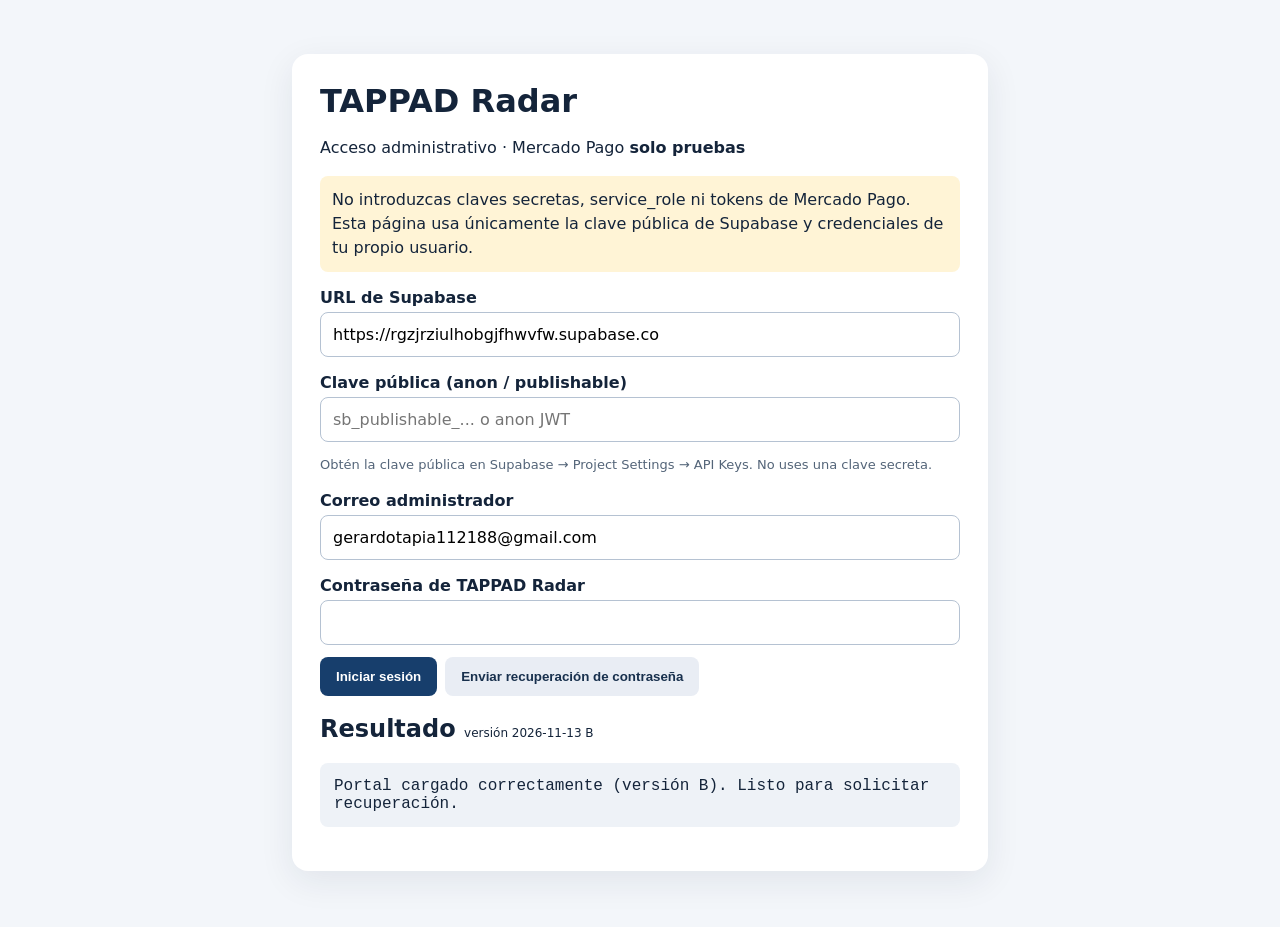
==== docs/index.html @ 01186900 "Mostrar detalle de error HTTP y código de validación de Mercado Pago" ====
<!doctype html>
<html lang="es"><head><meta charset="utf-8"><meta name="viewport" content="width=device-width, initial-scale=1"><title>TAPPAD Radar | Administración de cobros (pruebas)</title>
<style>body{font:16px system-ui,Arial;background:#f3f6fa;color:#14243a;margin:0}main{max-width:640px;margin:6vh auto;padding:28px;background:white;border-radius:16px;box-shadow:0 10px 35px #14243a15}h1{margin:0 0 8px}p{line-height:1.5}label{display:block;margin:16px 0 5px;font-weight:600}input{box-sizing:border-box;width:100%;padding:12px;border:1px solid #b5c2d2;border-radius:8px;font:inherit}button{padding:12px 16px;border:0;border-radius:8px;background:#173e6c;color:white;font-weight:600;cursor:pointer;margin:12px 8px 0 0}button:disabled{opacity:.5;cursor:wait}button.secondary{background:#e9edf4;color:#18304d}.warn{background:#fff4d6;padding:12px;border-radius:8px}pre{white-space:pre-wrap;overflow-wrap:anywhere;background:#eef2f7;padding:14px;border-radius:8px}section[hidden]{display:none}.small{font-size:13px;color:#546579}</style></head>
<body><main><h1>TAPPAD Radar</h1><p>Acceso administrativo · Mercado Pago <strong>solo pruebas</strong></p><p class="warn">No introduzcas claves secretas, service_role ni tokens de Mercado Pago. Esta página usa únicamente la clave pública de Supabase y credenciales de tu propio usuario.</p>
<section id="config"><label for="url">URL de Supabase</label><input id="url" value="https://rgzjrziulhobgjfhwvfw.supabase.co" autocomplete="off"><label for="anon">Clave pública (anon / publishable)</label><input id="anon" type="password" autocomplete="off" placeholder="sb_publishable_... o anon JWT"><p class="small">Obtén la clave pública en Supabase → Project Settings → API Keys. No uses una clave secreta.</p><label for="email">Correo administrador</label><input id="email" type="email" value="gerardotapia112188@gmail.com" autocomplete="username"><label for="password">Contraseña de TAPPAD Radar</label><input id="password" type="password" autocomplete="current-password"><button id="login">Iniciar sesión</button><button id="reset" type="button" class="secondary" onclick="document.getElementById(&quot;out&quot;).textContent=&quot;Botón pulsado; comprobando conexión con Supabase…&quot;">Enviar recuperación de contraseña</button></section>
<section id="panel" hidden><p id="identity"></p><button id="preview">Verificar planes (GET)</button><button id="create" class="secondary">Crear 2 planes de prueba</button><button id="logout" class="secondary">Cerrar sesión</button><p class="small">Crear planes requiere confirmación explícita. No crea suscripciones ni cargos, pero sí registra planes de prueba en Mercado Pago.</p></section>
<h2>Resultado <small style="font-size:12px;font-weight:normal">versión 2026-11-13 B</small></h2><pre id="out" role="status" aria-live="polite">Sin operaciones realizadas.</pre></main>
<script>
(()=>{"use strict";
const $=id=>document.getElementById(id),output=x=>{$("out").textContent=typeof x==="string"?x:JSON.stringify(x,null,2)},base=()=>$("url").value.trim().replace(/\/$/,""),key=()=>$("anon").value.trim();let token=null;
function valid(){const u=base();if(!/^https:\/\/[a-z0-9-]+\.supabase\.co$/.test(u))throw Error("URL de Supabase no válida");if(!key()||/service_role|sb_secret_/.test(key()))throw Error("Utiliza únicamente la clave pública anon/publishable");return u}
async function request(path,method="GET",body,auth){const u=valid();const headers={"apikey":key(),"Content-Type":"application/json"};if(auth)headers.Authorization="Bearer "+auth;const r=await fetch(u+path,{method,headers,body:body?JSON.stringify(body):undefined});const data=await r.json().catch(()=>({error:"Respuesta no JSON"}));if(!r.ok)throw Error((data.msg||data.error_description||data.message||data.error||"Error HTTP")+" ("+r.status+")"+(data.error&&data.message?" - "+data.message:"")+(data.code?" - código: "+data.code:""));return data}
async function run(fn){for(const b of document.querySelectorAll("button"))b.disabled=true;try{await fn()}catch(e){output("Error: "+e.message)}finally{for(const b of document.querySelectorAll("button"))b.disabled=false}}
$("login").onclick=()=>run(async()=>{const data=await request("/auth/v1/token?grant_type=password","POST",{email:$("email").value.trim(),password:$("password").value});if(!data.access_token)throw Error("No se recibió una sesión");token=data.access_token;$("password").value="";const r=await request("/functions/v1/mercadopago-crear-planes-prueba","GET",undefined,token);$("config").hidden=true;$("panel").hidden=false;$("identity").textContent="Sesión administrativa validada: "+$("email").value;output(r)});
$("reset").onclick=()=>run(async()=>{await request("/auth/v1/recover?redirect_to="+encodeURIComponent(new URL("restablecer.html",location.href).href),"POST",{email:$("email").value.trim()});output("Solicitud enviada. Revisa el correo y utiliza el enlace de recuperación. Si no llega o el enlace no abre la página de restablecimiento, revisa la URL permitida en Supabase Auth → URL Configuration.")});
$("preview").onclick=()=>run(async()=>output(await request("/functions/v1/mercadopago-crear-planes-prueba","GET",undefined,token)));
$("create").onclick=()=>run(async()=>{if(!confirm("¿Crear o vincular los dos planes en la cuenta mexicana de PRUEBAS de Mercado Pago? No genera cargos."))return;output(await request("/functions/v1/mercadopago-crear-planes-prueba","POST",{confirm:"CREAR_PLANES_PRUEBA"},token))});
$("logout").onclick=()=>{token=null;$("panel").hidden=true;$("config").hidden=false;output("Sesión cerrada en esta página.")};
output("Portal cargado correctamente (versión B). Listo para solicitar recuperación.");
})();
</script></body></html>
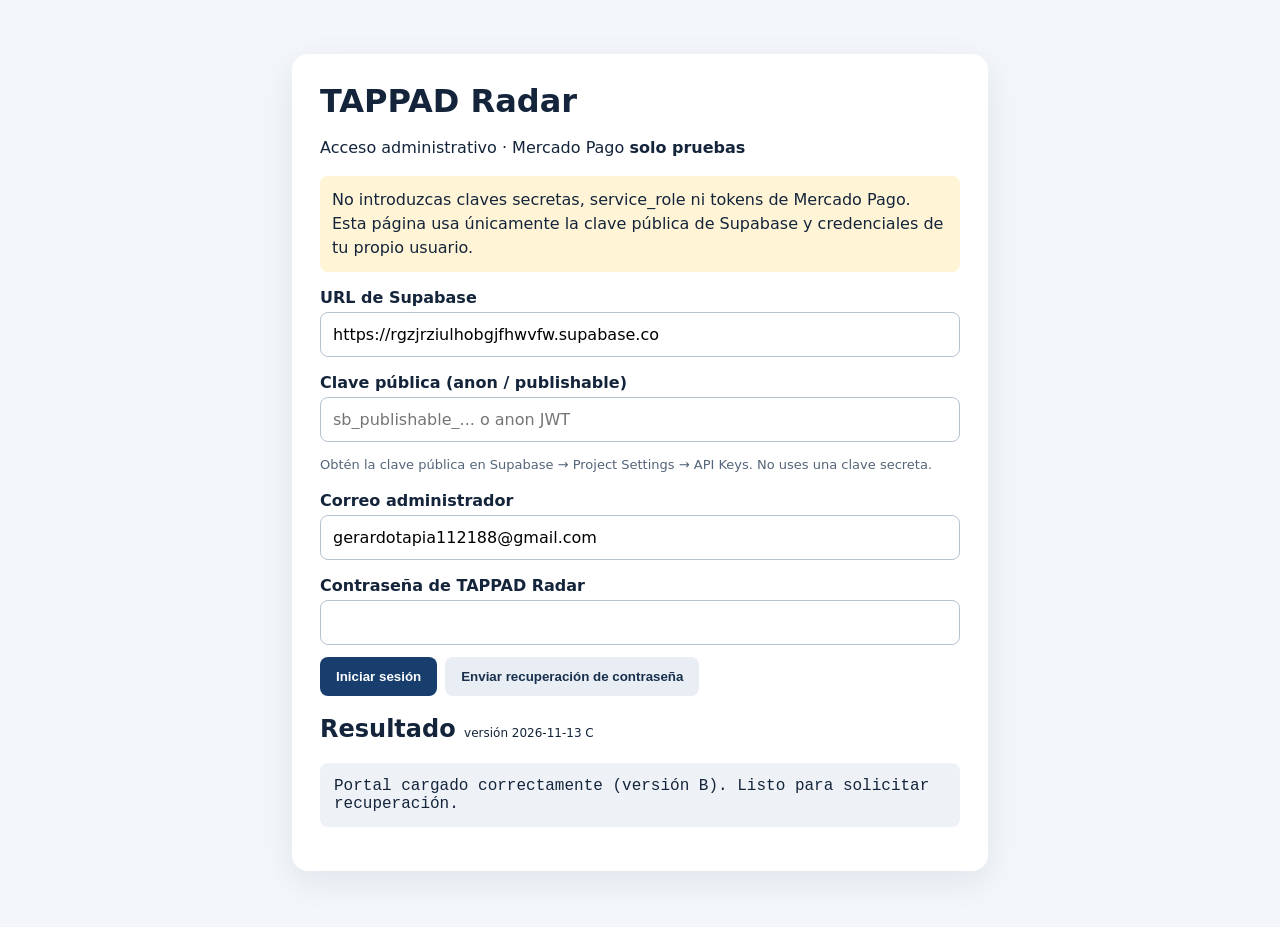
==== commit 4a8df3f3: "Mostrar diagnóstico seguro de autorización administrativa en portal" ====
--- a/docs/index.html
+++ b/docs/index.html
@@ -4,12 +4,12 @@
 <body><main><h1>TAPPAD Radar</h1><p>Acceso administrativo · Mercado Pago <strong>solo pruebas</strong></p><p class="warn">No introduzcas claves secretas, service_role ni tokens de Mercado Pago. Esta página usa únicamente la clave pública de Supabase y credenciales de tu propio usuario.</p>
 <section id="config"><label for="url">URL de Supabase</label><input id="url" value="https://rgzjrziulhobgjfhwvfw.supabase.co" autocomplete="off"><label for="anon">Clave pública (anon / publishable)</label><input id="anon" type="password" autocomplete="off" placeholder="sb_publishable_... o anon JWT"><p class="small">Obtén la clave pública en Supabase → Project Settings → API Keys. No uses una clave secreta.</p><label for="email">Correo administrador</label><input id="email" type="email" value="gerardotapia112188@gmail.com" autocomplete="username"><label for="password">Contraseña de TAPPAD Radar</label><input id="password" type="password" autocomplete="current-password"><button id="login">Iniciar sesión</button><button id="reset" type="button" class="secondary" onclick="document.getElementById(&quot;out&quot;).textContent=&quot;Botón pulsado; comprobando conexión con Supabase…&quot;">Enviar recuperación de contraseña</button></section>
 <section id="panel" hidden><p id="identity"></p><button id="preview">Verificar planes (GET)</button><button id="create" class="secondary">Crear 2 planes de prueba</button><button id="logout" class="secondary">Cerrar sesión</button><p class="small">Crear planes requiere confirmación explícita. No crea suscripciones ni cargos, pero sí registra planes de prueba en Mercado Pago.</p></section>
-<h2>Resultado <small style="font-size:12px;font-weight:normal">versión 2026-11-13 B</small></h2><pre id="out" role="status" aria-live="polite">Sin operaciones realizadas.</pre></main>
+<h2>Resultado <small style="font-size:12px;font-weight:normal">versión 2026-11-13 C</small></h2><pre id="out" role="status" aria-live="polite">Sin operaciones realizadas.</pre></main>
 <script>
 (()=>{"use strict";
 const $=id=>document.getElementById(id),output=x=>{$("out").textContent=typeof x==="string"?x:JSON.stringify(x,null,2)},base=()=>$("url").value.trim().replace(/\/$/,""),key=()=>$("anon").value.trim();let token=null;
 function valid(){const u=base();if(!/^https:\/\/[a-z0-9-]+\.supabase\.co$/.test(u))throw Error("URL de Supabase no válida");if(!key()||/service_role|sb_secret_/.test(key()))throw Error("Utiliza únicamente la clave pública anon/publishable");return u}
-async function request(path,method="GET",body,auth){const u=valid();const headers={"apikey":key(),"Content-Type":"application/json"};if(auth)headers.Authorization="Bearer "+auth;const r=await fetch(u+path,{method,headers,body:body?JSON.stringify(body):undefined});const data=await r.json().catch(()=>({error:"Respuesta no JSON"}));if(!r.ok)throw Error((data.msg||data.error_description||data.message||data.error||"Error HTTP")+" ("+r.status+")"+(data.error&&data.message?" - "+data.message:"")+(data.code?" - código: "+data.code:""));return data}
+async function request(path,method="GET",body,auth){const u=valid();const headers={"apikey":key(),"Content-Type":"application/json"};if(auth)headers.Authorization="Bearer "+auth;const r=await fetch(u+path,{method,headers,body:body?JSON.stringify(body):undefined});const data=await r.json().catch(()=>({error:"Respuesta no JSON"}));if(!r.ok)throw Error((data.msg||data.error_description||data.message||data.error||"Error HTTP")+" ("+r.status+")"+(data.diagnostic?" · "+data.diagnostic:"")+(data.admin_error_code?" · código "+data.admin_error_code:"")+(data.error&&data.message?" - "+data.message:"")+(data.code?" - código: "+data.code:""));return data}
 async function run(fn){for(const b of document.querySelectorAll("button"))b.disabled=true;try{await fn()}catch(e){output("Error: "+e.message)}finally{for(const b of document.querySelectorAll("button"))b.disabled=false}}
 $("login").onclick=()=>run(async()=>{const data=await request("/auth/v1/token?grant_type=password","POST",{email:$("email").value.trim(),password:$("password").value});if(!data.access_token)throw Error("No se recibió una sesión");token=data.access_token;$("password").value="";const r=await request("/functions/v1/mercadopago-crear-planes-prueba","GET",undefined,token);$("config").hidden=true;$("panel").hidden=false;$("identity").textContent="Sesión administrativa validada: "+$("email").value;output(r)});
 $("reset").onclick=()=>run(async()=>{await request("/auth/v1/recover?redirect_to="+encodeURIComponent(new URL("restablecer.html",location.href).href),"POST",{email:$("email").value.trim()});output("Solicitud enviada. Revisa el correo y utiliza el enlace de recuperación. Si no llega o el enlace no abre la página de restablecimiento, revisa la URL permitida en Supabase Auth → URL Configuration.")});
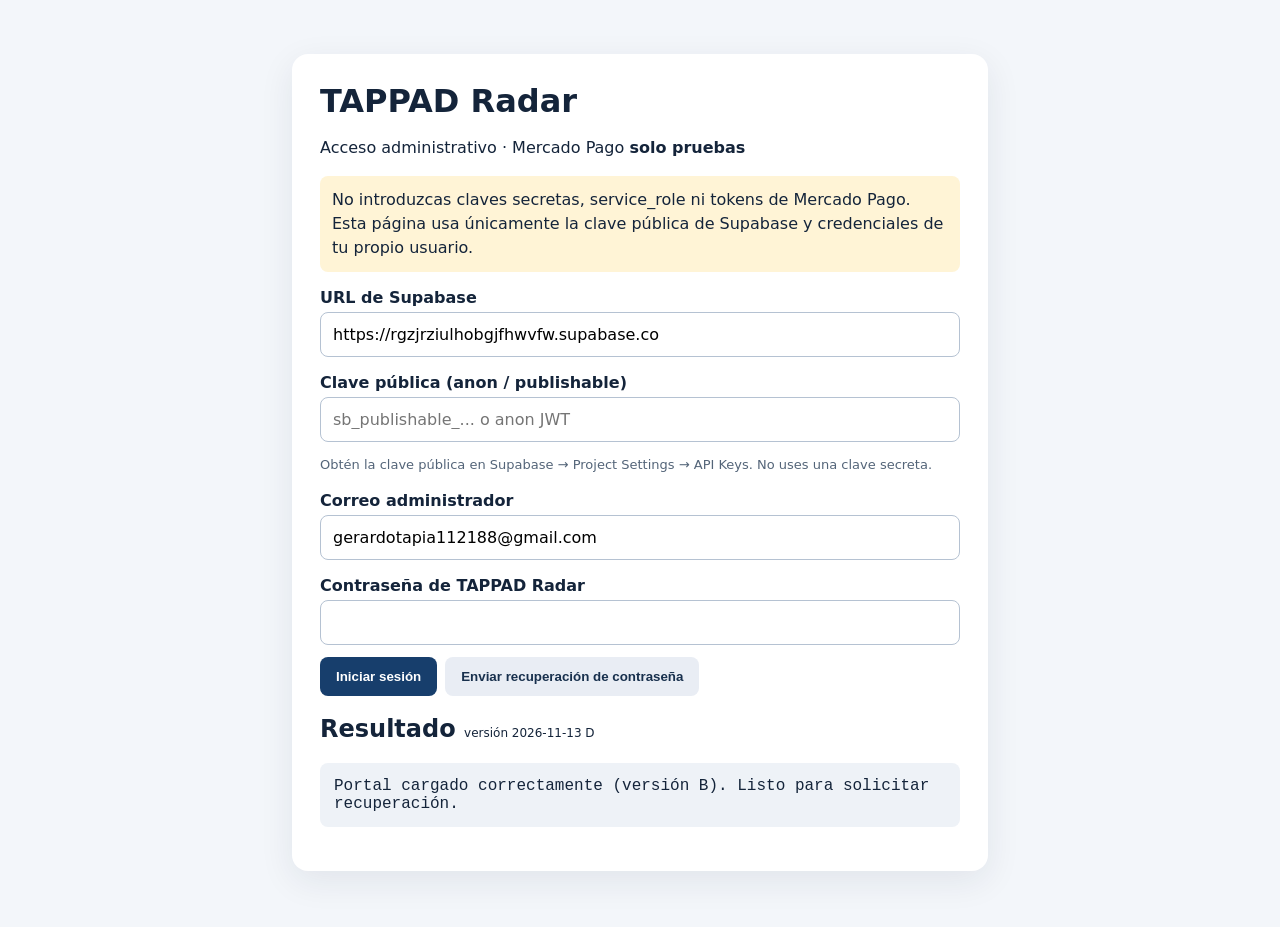
==== commit cc9618fe: "Agregar diagnóstico seguro de contratación de prueba al panel administrativo" ====
--- a/docs/index.html
+++ b/docs/index.html
@@ -3,8 +3,8 @@
 <style>body{font:16px system-ui,Arial;background:#f3f6fa;color:#14243a;margin:0}main{max-width:640px;margin:6vh auto;padding:28px;background:white;border-radius:16px;box-shadow:0 10px 35px #14243a15}h1{margin:0 0 8px}p{line-height:1.5}label{display:block;margin:16px 0 5px;font-weight:600}input{box-sizing:border-box;width:100%;padding:12px;border:1px solid #b5c2d2;border-radius:8px;font:inherit}button{padding:12px 16px;border:0;border-radius:8px;background:#173e6c;color:white;font-weight:600;cursor:pointer;margin:12px 8px 0 0}button:disabled{opacity:.5;cursor:wait}button.secondary{background:#e9edf4;color:#18304d}.warn{background:#fff4d6;padding:12px;border-radius:8px}pre{white-space:pre-wrap;overflow-wrap:anywhere;background:#eef2f7;padding:14px;border-radius:8px}section[hidden]{display:none}.small{font-size:13px;color:#546579}</style></head>
 <body><main><h1>TAPPAD Radar</h1><p>Acceso administrativo · Mercado Pago <strong>solo pruebas</strong></p><p class="warn">No introduzcas claves secretas, service_role ni tokens de Mercado Pago. Esta página usa únicamente la clave pública de Supabase y credenciales de tu propio usuario.</p>
 <section id="config"><label for="url">URL de Supabase</label><input id="url" value="https://rgzjrziulhobgjfhwvfw.supabase.co" autocomplete="off"><label for="anon">Clave pública (anon / publishable)</label><input id="anon" type="password" autocomplete="off" placeholder="sb_publishable_... o anon JWT"><p class="small">Obtén la clave pública en Supabase → Project Settings → API Keys. No uses una clave secreta.</p><label for="email">Correo administrador</label><input id="email" type="email" value="gerardotapia112188@gmail.com" autocomplete="username"><label for="password">Contraseña de TAPPAD Radar</label><input id="password" type="password" autocomplete="current-password"><button id="login">Iniciar sesión</button><button id="reset" type="button" class="secondary" onclick="document.getElementById(&quot;out&quot;).textContent=&quot;Botón pulsado; comprobando conexión con Supabase…&quot;">Enviar recuperación de contraseña</button></section>
-<section id="panel" hidden><p id="identity"></p><button id="preview">Verificar planes (GET)</button><button id="create" class="secondary">Crear 2 planes de prueba</button><button id="logout" class="secondary">Cerrar sesión</button><p class="small">Crear planes requiere confirmación explícita. No crea suscripciones ni cargos, pero sí registra planes de prueba en Mercado Pago.</p></section>
-<h2>Resultado <small style="font-size:12px;font-weight:normal">versión 2026-11-13 C</small></h2><pre id="out" role="status" aria-live="polite">Sin operaciones realizadas.</pre></main>
+<section id="panel" hidden><p id="identity"></p><button id="preview">Verificar planes (GET)</button><button id="preflight" class="secondary">Diagnóstico contratación (solo lectura)</button><button id="create" class="secondary">Crear 2 planes de prueba</button><button id="logout" class="secondary">Cerrar sesión</button><p class="small">Crear planes requiere confirmación explícita. No crea suscripciones ni cargos, pero sí registra planes de prueba en Mercado Pago.</p></section>
+<h2>Resultado <small style="font-size:12px;font-weight:normal">versión 2026-11-13 D</small></h2><pre id="out" role="status" aria-live="polite">Sin operaciones realizadas.</pre></main>
 <script>
 (()=>{"use strict";
 const $=id=>document.getElementById(id),output=x=>{$("out").textContent=typeof x==="string"?x:JSON.stringify(x,null,2)},base=()=>$("url").value.trim().replace(/\/$/,""),key=()=>$("anon").value.trim();let token=null;
@@ -14,6 +14,7 @@
 $("login").onclick=()=>run(async()=>{const data=await request("/auth/v1/token?grant_type=password","POST",{email:$("email").value.trim(),password:$("password").value});if(!data.access_token)throw Error("No se recibió una sesión");token=data.access_token;$("password").value="";const r=await request("/functions/v1/mercadopago-crear-planes-prueba","GET",undefined,token);$("config").hidden=true;$("panel").hidden=false;$("identity").textContent="Sesión administrativa validada: "+$("email").value;output(r)});
 $("reset").onclick=()=>run(async()=>{await request("/auth/v1/recover?redirect_to="+encodeURIComponent(new URL("restablecer.html",location.href).href),"POST",{email:$("email").value.trim()});output("Solicitud enviada. Revisa el correo y utiliza el enlace de recuperación. Si no llega o el enlace no abre la página de restablecimiento, revisa la URL permitida en Supabase Auth → URL Configuration.")});
 $("preview").onclick=()=>run(async()=>output(await request("/functions/v1/mercadopago-crear-planes-prueba","GET",undefined,token)));
+$("preflight").onclick=()=>run(async()=>output(await request("/functions/v1/mercadopago-preflight-contratacion","GET",undefined,token)));
 $("create").onclick=()=>run(async()=>{if(!confirm("¿Crear o vincular los dos planes en la cuenta mexicana de PRUEBAS de Mercado Pago? No genera cargos."))return;output(await request("/functions/v1/mercadopago-crear-planes-prueba","POST",{confirm:"CREAR_PLANES_PRUEBA"},token))});
 $("logout").onclick=()=>{token=null;$("panel").hidden=true;$("config").hidden=false;output("Sesión cerrada en esta página.")};
 output("Portal cargado correctamente (versión B). Listo para solicitar recuperación.");
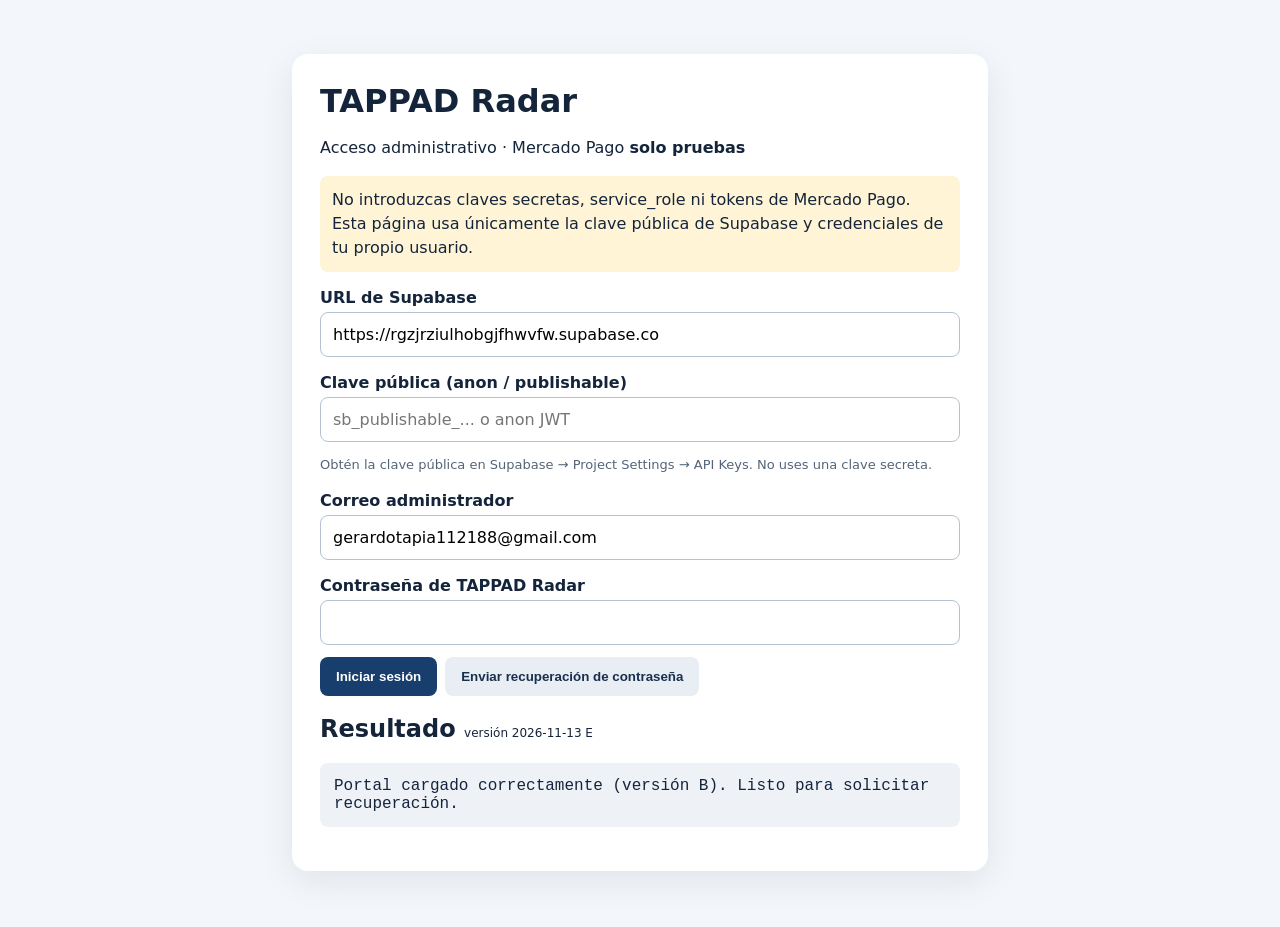
==== commit f6fd10fb: "Agregar auditoría remota de planes de Mercado Pago sin iniciar cobros" ====
--- a/docs/index.html
+++ b/docs/index.html
@@ -3,8 +3,8 @@
 <style>body{font:16px system-ui,Arial;background:#f3f6fa;color:#14243a;margin:0}main{max-width:640px;margin:6vh auto;padding:28px;background:white;border-radius:16px;box-shadow:0 10px 35px #14243a15}h1{margin:0 0 8px}p{line-height:1.5}label{display:block;margin:16px 0 5px;font-weight:600}input{box-sizing:border-box;width:100%;padding:12px;border:1px solid #b5c2d2;border-radius:8px;font:inherit}button{padding:12px 16px;border:0;border-radius:8px;background:#173e6c;color:white;font-weight:600;cursor:pointer;margin:12px 8px 0 0}button:disabled{opacity:.5;cursor:wait}button.secondary{background:#e9edf4;color:#18304d}.warn{background:#fff4d6;padding:12px;border-radius:8px}pre{white-space:pre-wrap;overflow-wrap:anywhere;background:#eef2f7;padding:14px;border-radius:8px}section[hidden]{display:none}.small{font-size:13px;color:#546579}</style></head>
 <body><main><h1>TAPPAD Radar</h1><p>Acceso administrativo · Mercado Pago <strong>solo pruebas</strong></p><p class="warn">No introduzcas claves secretas, service_role ni tokens de Mercado Pago. Esta página usa únicamente la clave pública de Supabase y credenciales de tu propio usuario.</p>
 <section id="config"><label for="url">URL de Supabase</label><input id="url" value="https://rgzjrziulhobgjfhwvfw.supabase.co" autocomplete="off"><label for="anon">Clave pública (anon / publishable)</label><input id="anon" type="password" autocomplete="off" placeholder="sb_publishable_... o anon JWT"><p class="small">Obtén la clave pública en Supabase → Project Settings → API Keys. No uses una clave secreta.</p><label for="email">Correo administrador</label><input id="email" type="email" value="gerardotapia112188@gmail.com" autocomplete="username"><label for="password">Contraseña de TAPPAD Radar</label><input id="password" type="password" autocomplete="current-password"><button id="login">Iniciar sesión</button><button id="reset" type="button" class="secondary" onclick="document.getElementById(&quot;out&quot;).textContent=&quot;Botón pulsado; comprobando conexión con Supabase…&quot;">Enviar recuperación de contraseña</button></section>
-<section id="panel" hidden><p id="identity"></p><button id="preview">Verificar planes (GET)</button><button id="preflight" class="secondary">Diagnóstico contratación (solo lectura)</button><button id="create" class="secondary">Crear 2 planes de prueba</button><button id="logout" class="secondary">Cerrar sesión</button><p class="small">Crear planes requiere confirmación explícita. No crea suscripciones ni cargos, pero sí registra planes de prueba en Mercado Pago.</p></section>
-<h2>Resultado <small style="font-size:12px;font-weight:normal">versión 2026-11-13 D</small></h2><pre id="out" role="status" aria-live="polite">Sin operaciones realizadas.</pre></main>
+<section id="panel" hidden><p id="identity"></p><button id="preview">Verificar planes (GET)</button><button id="preflight" class="secondary">Diagnóstico contratación (solo lectura)</button><button id="auditremote" class="secondary">Auditar planes en Mercado Pago (GET)</button><button id="create" class="secondary">Crear 2 planes de prueba</button><button id="logout" class="secondary">Cerrar sesión</button><p class="small">Crear planes requiere confirmación explícita. No crea suscripciones ni cargos, pero sí registra planes de prueba en Mercado Pago.</p></section>
+<h2>Resultado <small style="font-size:12px;font-weight:normal">versión 2026-11-13 E</small></h2><pre id="out" role="status" aria-live="polite">Sin operaciones realizadas.</pre></main>
 <script>
 (()=>{"use strict";
 const $=id=>document.getElementById(id),output=x=>{$("out").textContent=typeof x==="string"?x:JSON.stringify(x,null,2)},base=()=>$("url").value.trim().replace(/\/$/,""),key=()=>$("anon").value.trim();let token=null;
@@ -15,6 +15,7 @@
 $("reset").onclick=()=>run(async()=>{await request("/auth/v1/recover?redirect_to="+encodeURIComponent(new URL("restablecer.html",location.href).href),"POST",{email:$("email").value.trim()});output("Solicitud enviada. Revisa el correo y utiliza el enlace de recuperación. Si no llega o el enlace no abre la página de restablecimiento, revisa la URL permitida en Supabase Auth → URL Configuration.")});
 $("preview").onclick=()=>run(async()=>output(await request("/functions/v1/mercadopago-crear-planes-prueba","GET",undefined,token)));
 $("preflight").onclick=()=>run(async()=>output(await request("/functions/v1/mercadopago-preflight-contratacion","GET",undefined,token)));
+$("auditremote").onclick=()=>run(async()=>output(await request("/functions/v1/mercadopago-auditar-planes-remotos","GET",undefined,token)));
 $("create").onclick=()=>run(async()=>{if(!confirm("¿Crear o vincular los dos planes en la cuenta mexicana de PRUEBAS de Mercado Pago? No genera cargos."))return;output(await request("/functions/v1/mercadopago-crear-planes-prueba","POST",{confirm:"CREAR_PLANES_PRUEBA"},token))});
 $("logout").onclick=()=>{token=null;$("panel").hidden=true;$("config").hidden=false;output("Sesión cerrada en esta página.")};
 output("Portal cargado correctamente (versión B). Listo para solicitar recuperación.");
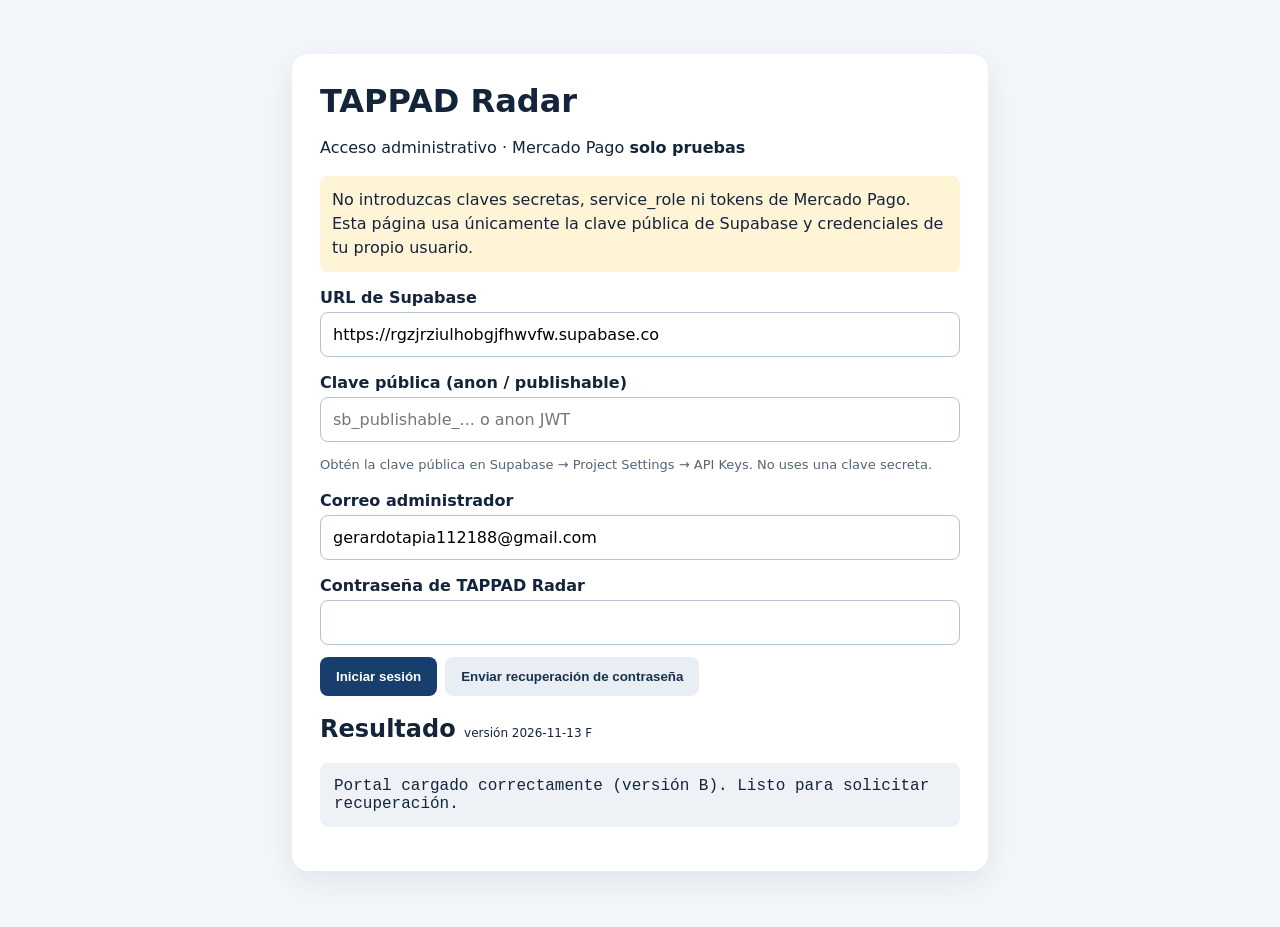
==== commit 532d5cdc: "Agregar diagnóstico de identidad de comprador de prueba, sin crear cobros" ====
--- a/docs/index.html
+++ b/docs/index.html
@@ -3,8 +3,8 @@
 <style>body{font:16px system-ui,Arial;background:#f3f6fa;color:#14243a;margin:0}main{max-width:640px;margin:6vh auto;padding:28px;background:white;border-radius:16px;box-shadow:0 10px 35px #14243a15}h1{margin:0 0 8px}p{line-height:1.5}label{display:block;margin:16px 0 5px;font-weight:600}input{box-sizing:border-box;width:100%;padding:12px;border:1px solid #b5c2d2;border-radius:8px;font:inherit}button{padding:12px 16px;border:0;border-radius:8px;background:#173e6c;color:white;font-weight:600;cursor:pointer;margin:12px 8px 0 0}button:disabled{opacity:.5;cursor:wait}button.secondary{background:#e9edf4;color:#18304d}.warn{background:#fff4d6;padding:12px;border-radius:8px}pre{white-space:pre-wrap;overflow-wrap:anywhere;background:#eef2f7;padding:14px;border-radius:8px}section[hidden]{display:none}.small{font-size:13px;color:#546579}</style></head>
 <body><main><h1>TAPPAD Radar</h1><p>Acceso administrativo · Mercado Pago <strong>solo pruebas</strong></p><p class="warn">No introduzcas claves secretas, service_role ni tokens de Mercado Pago. Esta página usa únicamente la clave pública de Supabase y credenciales de tu propio usuario.</p>
 <section id="config"><label for="url">URL de Supabase</label><input id="url" value="https://rgzjrziulhobgjfhwvfw.supabase.co" autocomplete="off"><label for="anon">Clave pública (anon / publishable)</label><input id="anon" type="password" autocomplete="off" placeholder="sb_publishable_... o anon JWT"><p class="small">Obtén la clave pública en Supabase → Project Settings → API Keys. No uses una clave secreta.</p><label for="email">Correo administrador</label><input id="email" type="email" value="gerardotapia112188@gmail.com" autocomplete="username"><label for="password">Contraseña de TAPPAD Radar</label><input id="password" type="password" autocomplete="current-password"><button id="login">Iniciar sesión</button><button id="reset" type="button" class="secondary" onclick="document.getElementById(&quot;out&quot;).textContent=&quot;Botón pulsado; comprobando conexión con Supabase…&quot;">Enviar recuperación de contraseña</button></section>
-<section id="panel" hidden><p id="identity"></p><button id="preview">Verificar planes (GET)</button><button id="preflight" class="secondary">Diagnóstico contratación (solo lectura)</button><button id="auditremote" class="secondary">Auditar planes en Mercado Pago (GET)</button><button id="create" class="secondary">Crear 2 planes de prueba</button><button id="logout" class="secondary">Cerrar sesión</button><p class="small">Crear planes requiere confirmación explícita. No crea suscripciones ni cargos, pero sí registra planes de prueba en Mercado Pago.</p></section>
-<h2>Resultado <small style="font-size:12px;font-weight:normal">versión 2026-11-13 E</small></h2><pre id="out" role="status" aria-live="polite">Sin operaciones realizadas.</pre></main>
+<section id="panel" hidden><p id="identity"></p><button id="preview">Verificar planes (GET)</button><button id="preflight" class="secondary">Diagnóstico contratación (solo lectura)</button><button id="auditremote" class="secondary">Auditar planes en Mercado Pago (GET)</button><button id="buyercheck" class="secondary">Revisar comprador de prueba</button><button id="create" class="secondary">Crear 2 planes de prueba</button><button id="logout" class="secondary">Cerrar sesión</button><p class="small">Crear planes requiere confirmación explícita. No crea suscripciones ni cargos, pero sí registra planes de prueba en Mercado Pago.</p></section>
+<h2>Resultado <small style="font-size:12px;font-weight:normal">versión 2026-11-13 F</small></h2><pre id="out" role="status" aria-live="polite">Sin operaciones realizadas.</pre></main>
 <script>
 (()=>{"use strict";
 const $=id=>document.getElementById(id),output=x=>{$("out").textContent=typeof x==="string"?x:JSON.stringify(x,null,2)},base=()=>$("url").value.trim().replace(/\/$/,""),key=()=>$("anon").value.trim();let token=null;
@@ -16,6 +16,7 @@
 $("preview").onclick=()=>run(async()=>output(await request("/functions/v1/mercadopago-crear-planes-prueba","GET",undefined,token)));
 $("preflight").onclick=()=>run(async()=>output(await request("/functions/v1/mercadopago-preflight-contratacion","GET",undefined,token)));
 $("auditremote").onclick=()=>run(async()=>output(await request("/functions/v1/mercadopago-auditar-planes-remotos","GET",undefined,token)));
+$("buyercheck").onclick=()=>run(async()=>output(await request("/functions/v1/tappad-comprador-preflight","GET",undefined,token)));
 $("create").onclick=()=>run(async()=>{if(!confirm("¿Crear o vincular los dos planes en la cuenta mexicana de PRUEBAS de Mercado Pago? No genera cargos."))return;output(await request("/functions/v1/mercadopago-crear-planes-prueba","POST",{confirm:"CREAR_PLANES_PRUEBA"},token))});
 $("logout").onclick=()=>{token=null;$("panel").hidden=true;$("config").hidden=false;output("Sesión cerrada en esta página.")};
 output("Portal cargado correctamente (versión B). Listo para solicitar recuperación.");
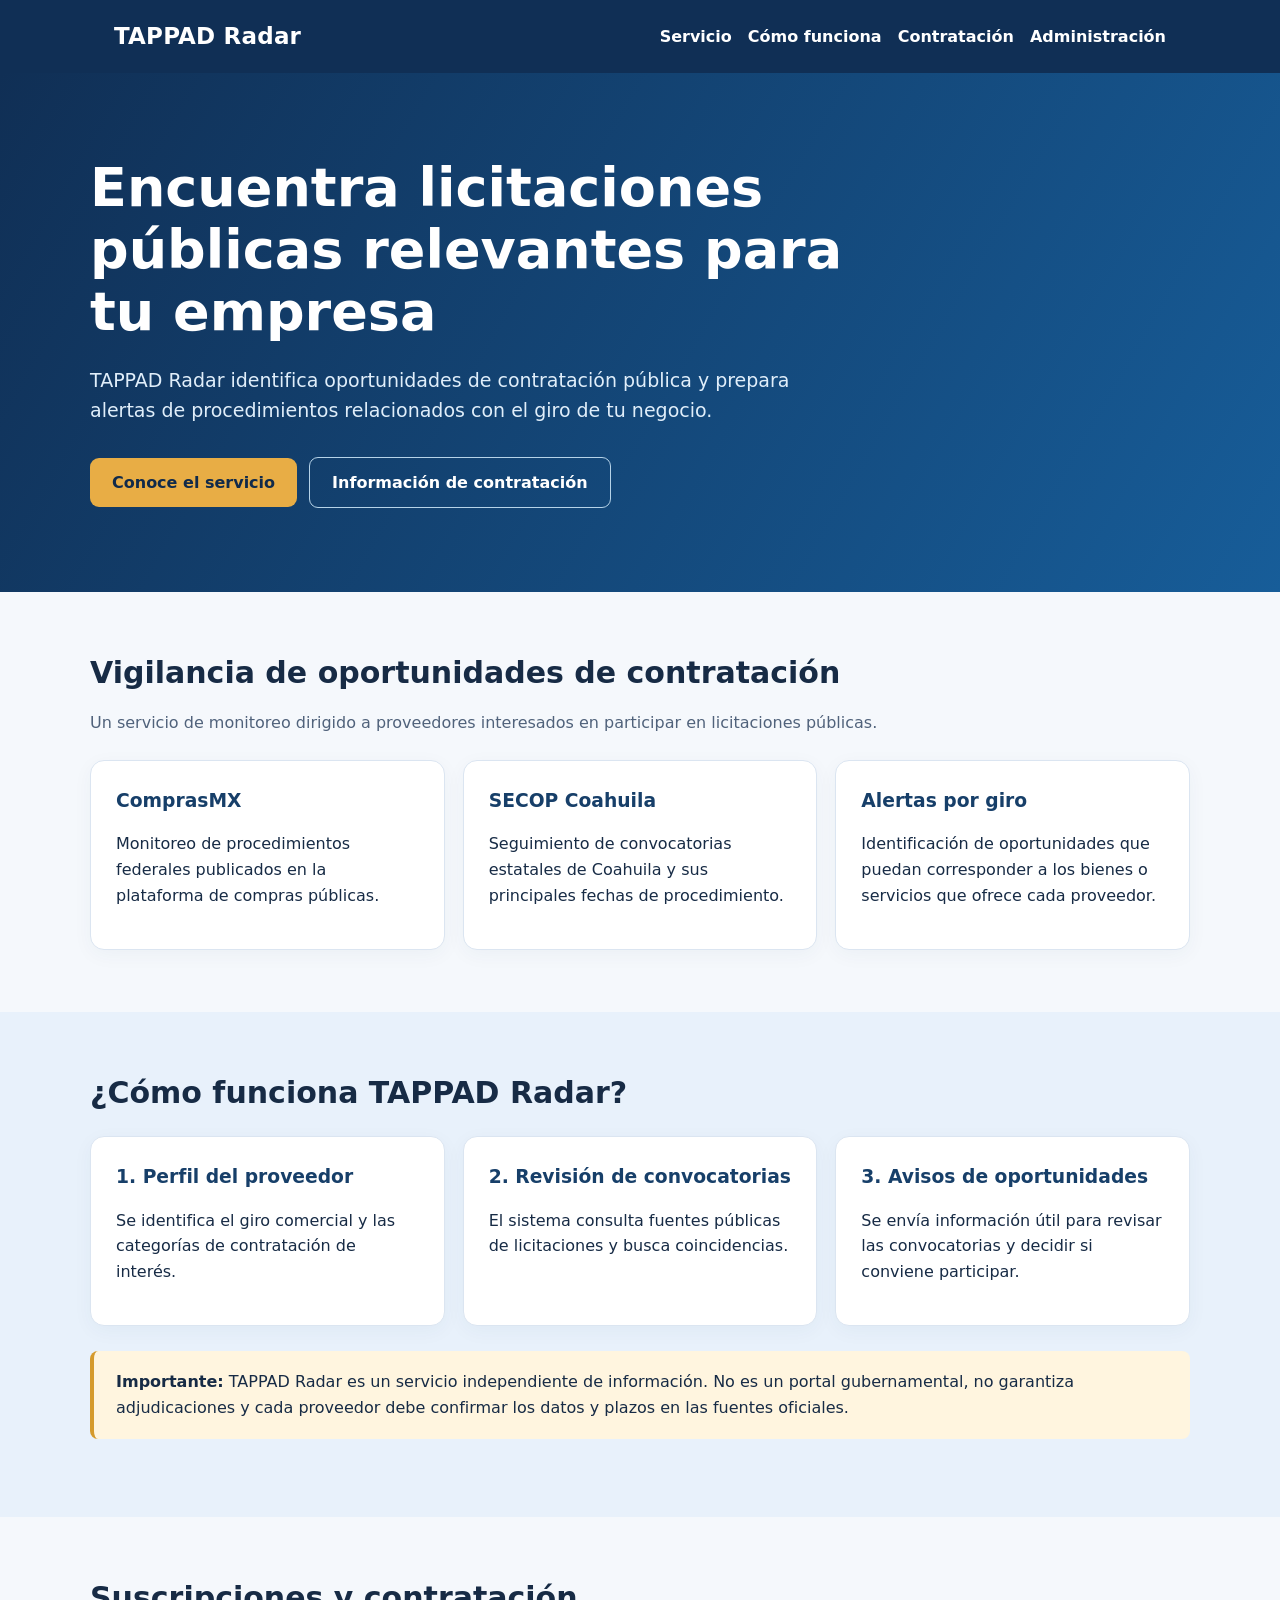
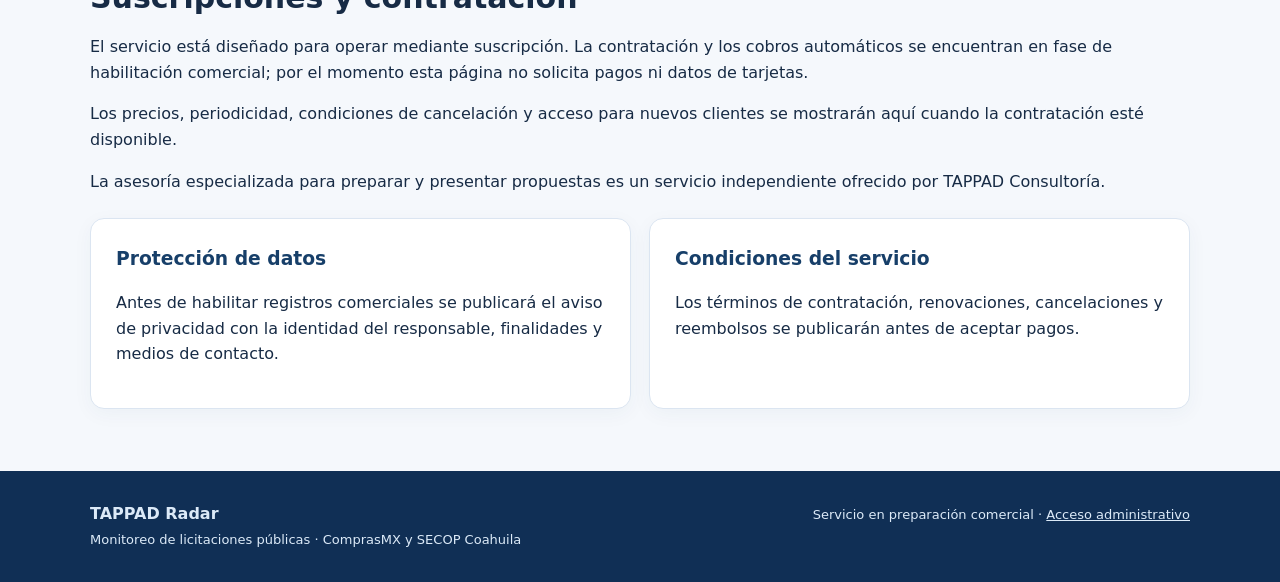
==== commit c47cf388: "Publicar portada comercial informativa y separar acceso administrativo" ====
--- a/docs/index.html
+++ b/docs/index.html
@@ -1,24 +1,14 @@
 <!doctype html>
-<html lang="es"><head><meta charset="utf-8"><meta name="viewport" content="width=device-width, initial-scale=1"><title>TAPPAD Radar | Administración de cobros (pruebas)</title>
-<style>body{font:16px system-ui,Arial;background:#f3f6fa;color:#14243a;margin:0}main{max-width:640px;margin:6vh auto;padding:28px;background:white;border-radius:16px;box-shadow:0 10px 35px #14243a15}h1{margin:0 0 8px}p{line-height:1.5}label{display:block;margin:16px 0 5px;font-weight:600}input{box-sizing:border-box;width:100%;padding:12px;border:1px solid #b5c2d2;border-radius:8px;font:inherit}button{padding:12px 16px;border:0;border-radius:8px;background:#173e6c;color:white;font-weight:600;cursor:pointer;margin:12px 8px 0 0}button:disabled{opacity:.5;cursor:wait}button.secondary{background:#e9edf4;color:#18304d}.warn{background:#fff4d6;padding:12px;border-radius:8px}pre{white-space:pre-wrap;overflow-wrap:anywhere;background:#eef2f7;padding:14px;border-radius:8px}section[hidden]{display:none}.small{font-size:13px;color:#546579}</style></head>
-<body><main><h1>TAPPAD Radar</h1><p>Acceso administrativo · Mercado Pago <strong>solo pruebas</strong></p><p class="warn">No introduzcas claves secretas, service_role ni tokens de Mercado Pago. Esta página usa únicamente la clave pública de Supabase y credenciales de tu propio usuario.</p>
-<section id="config"><label for="url">URL de Supabase</label><input id="url" value="https://rgzjrziulhobgjfhwvfw.supabase.co" autocomplete="off"><label for="anon">Clave pública (anon / publishable)</label><input id="anon" type="password" autocomplete="off" placeholder="sb_publishable_... o anon JWT"><p class="small">Obtén la clave pública en Supabase → Project Settings → API Keys. No uses una clave secreta.</p><label for="email">Correo administrador</label><input id="email" type="email" value="gerardotapia112188@gmail.com" autocomplete="username"><label for="password">Contraseña de TAPPAD Radar</label><input id="password" type="password" autocomplete="current-password"><button id="login">Iniciar sesión</button><button id="reset" type="button" class="secondary" onclick="document.getElementById(&quot;out&quot;).textContent=&quot;Botón pulsado; comprobando conexión con Supabase…&quot;">Enviar recuperación de contraseña</button></section>
-<section id="panel" hidden><p id="identity"></p><button id="preview">Verificar planes (GET)</button><button id="preflight" class="secondary">Diagnóstico contratación (solo lectura)</button><button id="auditremote" class="secondary">Auditar planes en Mercado Pago (GET)</button><button id="buyercheck" class="secondary">Revisar comprador de prueba</button><button id="create" class="secondary">Crear 2 planes de prueba</button><button id="logout" class="secondary">Cerrar sesión</button><p class="small">Crear planes requiere confirmación explícita. No crea suscripciones ni cargos, pero sí registra planes de prueba en Mercado Pago.</p></section>
-<h2>Resultado <small style="font-size:12px;font-weight:normal">versión 2026-11-13 F</small></h2><pre id="out" role="status" aria-live="polite">Sin operaciones realizadas.</pre></main>
-<script>
-(()=>{"use strict";
-const $=id=>document.getElementById(id),output=x=>{$("out").textContent=typeof x==="string"?x:JSON.stringify(x,null,2)},base=()=>$("url").value.trim().replace(/\/$/,""),key=()=>$("anon").value.trim();let token=null;
-function valid(){const u=base();if(!/^https:\/\/[a-z0-9-]+\.supabase\.co$/.test(u))throw Error("URL de Supabase no válida");if(!key()||/service_role|sb_secret_/.test(key()))throw Error("Utiliza únicamente la clave pública anon/publishable");return u}
-async function request(path,method="GET",body,auth){const u=valid();const headers={"apikey":key(),"Content-Type":"application/json"};if(auth)headers.Authorization="Bearer "+auth;const r=await fetch(u+path,{method,headers,body:body?JSON.stringify(body):undefined});const data=await r.json().catch(()=>({error:"Respuesta no JSON"}));if(!r.ok)throw Error((data.msg||data.error_description||data.message||data.error||"Error HTTP")+" ("+r.status+")"+(data.diagnostic?" · "+data.diagnostic:"")+(data.admin_error_code?" · código "+data.admin_error_code:"")+(data.error&&data.message?" - "+data.message:"")+(data.code?" - código: "+data.code:""));return data}
-async function run(fn){for(const b of document.querySelectorAll("button"))b.disabled=true;try{await fn()}catch(e){output("Error: "+e.message)}finally{for(const b of document.querySelectorAll("button"))b.disabled=false}}
-$("login").onclick=()=>run(async()=>{const data=await request("/auth/v1/token?grant_type=password","POST",{email:$("email").value.trim(),password:$("password").value});if(!data.access_token)throw Error("No se recibió una sesión");token=data.access_token;$("password").value="";const r=await request("/functions/v1/mercadopago-crear-planes-prueba","GET",undefined,token);$("config").hidden=true;$("panel").hidden=false;$("identity").textContent="Sesión administrativa validada: "+$("email").value;output(r)});
-$("reset").onclick=()=>run(async()=>{await request("/auth/v1/recover?redirect_to="+encodeURIComponent(new URL("restablecer.html",location.href).href),"POST",{email:$("email").value.trim()});output("Solicitud enviada. Revisa el correo y utiliza el enlace de recuperación. Si no llega o el enlace no abre la página de restablecimiento, revisa la URL permitida en Supabase Auth → URL Configuration.")});
-$("preview").onclick=()=>run(async()=>output(await request("/functions/v1/mercadopago-crear-planes-prueba","GET",undefined,token)));
-$("preflight").onclick=()=>run(async()=>output(await request("/functions/v1/mercadopago-preflight-contratacion","GET",undefined,token)));
-$("auditremote").onclick=()=>run(async()=>output(await request("/functions/v1/mercadopago-auditar-planes-remotos","GET",undefined,token)));
-$("buyercheck").onclick=()=>run(async()=>output(await request("/functions/v1/tappad-comprador-preflight","GET",undefined,token)));
-$("create").onclick=()=>run(async()=>{if(!confirm("¿Crear o vincular los dos planes en la cuenta mexicana de PRUEBAS de Mercado Pago? No genera cargos."))return;output(await request("/functions/v1/mercadopago-crear-planes-prueba","POST",{confirm:"CREAR_PLANES_PRUEBA"},token))});
-$("logout").onclick=()=>{token=null;$("panel").hidden=true;$("config").hidden=false;output("Sesión cerrada en esta página.")};
-output("Portal cargado correctamente (versión B). Listo para solicitar recuperación.");
-})();
-</script></body></html>+<html lang="es"><head><meta charset="utf-8"><meta name="viewport" content="width=device-width, initial-scale=1">
+<meta name="description" content="TAPPAD Radar: detección y alertas de licitaciones públicas de ComprasMX y SECOP Coahuila para proveedores.">
+<title>TAPPAD Radar | Alertas de licitaciones públicas</title>
+<style>
+:root{color-scheme:light}*{box-sizing:border-box}body{margin:0;font-family:system-ui,-apple-system,Segoe UI,Arial,sans-serif;color:#172b45;background:#f5f8fc;line-height:1.6}a{color:#1454a1}header{background:#102f55;color:white}nav{max-width:1100px;margin:auto;padding:18px 24px;display:flex;align-items:center;justify-content:space-between;gap:16px;flex-wrap:wrap}nav strong{font-size:23px;letter-spacing:.2px}nav a{color:white;text-decoration:none;margin-left:16px;font-weight:600}.hero{background:linear-gradient(120deg,#102f55,#175d99);color:white;padding:84px 24px}.wrap{max-width:1100px;margin:auto}.hero h1{font-size:clamp(32px,5vw,54px);line-height:1.15;max-width:780px;margin:0 0 22px}.hero p{font-size:19px;max-width:710px;color:#e0eefa}.btn{display:inline-block;padding:12px 22px;border-radius:9px;background:#e8ad45;color:#102a4a;text-decoration:none;font-weight:750;margin:12px 12px 0 0}.btn.alt{background:transparent;color:white;border:1px solid #b6d3e8}section{padding:62px 24px}h2{font-size:30px;line-height:1.25;margin:0 0 18px}.grid{display:grid;grid-template-columns:repeat(auto-fit,minmax(230px,1fr));gap:18px;margin-top:24px}.card{background:white;padding:25px;border:1px solid #dbe5f1;border-radius:14px;box-shadow:0 5px 20px #173c5c0b}.card h3{margin:0 0 10px;color:#173f69}.muted{color:#50627b}.strip{background:#e8f1fb}.notice{background:#fff5df;border-left:4px solid #d59a2c;padding:18px 22px;border-radius:8px;margin-top:25px}footer{background:#102f55;color:#dceaf8;padding:30px 24px}footer a{color:#dceaf8}footer .wrap{display:flex;justify-content:space-between;gap:18px;flex-wrap:wrap}small{font-size:13px}
+</style></head><body>
+<header><nav><strong>TAPPAD Radar</strong><div><a href="#servicio">Servicio</a><a href="#funcionamiento">Cómo funciona</a><a href="#contratacion">Contratación</a><a href="administracion.html">Administración</a></div></nav></header>
+<main><div class="hero"><div class="wrap"><h1>Encuentra licitaciones públicas relevantes para tu empresa</h1><p>TAPPAD Radar identifica oportunidades de contratación pública y prepara alertas de procedimientos relacionados con el giro de tu negocio.</p><a class="btn" href="#servicio">Conoce el servicio</a><a class="btn alt" href="#contratacion">Información de contratación</a></div></div>
+<section id="servicio"><div class="wrap"><h2>Vigilancia de oportunidades de contratación</h2><p class="muted">Un servicio de monitoreo dirigido a proveedores interesados en participar en licitaciones públicas.</p><div class="grid"><article class="card"><h3>ComprasMX</h3><p>Monitoreo de procedimientos federales publicados en la plataforma de compras públicas.</p></article><article class="card"><h3>SECOP Coahuila</h3><p>Seguimiento de convocatorias estatales de Coahuila y sus principales fechas de procedimiento.</p></article><article class="card"><h3>Alertas por giro</h3><p>Identificación de oportunidades que puedan corresponder a los bienes o servicios que ofrece cada proveedor.</p></article></div></div></section>
+<section class="strip" id="funcionamiento"><div class="wrap"><h2>¿Cómo funciona TAPPAD Radar?</h2><div class="grid"><div class="card"><h3>1. Perfil del proveedor</h3><p>Se identifica el giro comercial y las categorías de contratación de interés.</p></div><div class="card"><h3>2. Revisión de convocatorias</h3><p>El sistema consulta fuentes públicas de licitaciones y busca coincidencias.</p></div><div class="card"><h3>3. Avisos de oportunidades</h3><p>Se envía información útil para revisar las convocatorias y decidir si conviene participar.</p></div></div><p class="notice"><strong>Importante:</strong> TAPPAD Radar es un servicio independiente de información. No es un portal gubernamental, no garantiza adjudicaciones y cada proveedor debe confirmar los datos y plazos en las fuentes oficiales.</p></div></section>
+<section id="contratacion"><div class="wrap"><h2>Suscripciones y contratación</h2><p>El servicio está diseñado para operar mediante suscripción. La contratación y los cobros automáticos se encuentran en fase de habilitación comercial; por el momento esta página no solicita pagos ni datos de tarjetas.</p><p>Los precios, periodicidad, condiciones de cancelación y acceso para nuevos clientes se mostrarán aquí cuando la contratación esté disponible.</p><p>La asesoría especializada para preparar y presentar propuestas es un servicio independiente ofrecido por TAPPAD Consultoría.</p><div class="grid"><article class="card"><h3>Protección de datos</h3><p>Antes de habilitar registros comerciales se publicará el aviso de privacidad con la identidad del responsable, finalidades y medios de contacto.</p></article><article class="card"><h3>Condiciones del servicio</h3><p>Los términos de contratación, renovaciones, cancelaciones y reembolsos se publicarán antes de aceptar pagos.</p></article></div></div></section></main>
+<footer><div class="wrap"><div><strong>TAPPAD Radar</strong><div><small>Monitoreo de licitaciones públicas · ComprasMX y SECOP Coahuila</small></div></div><div><small>Servicio en preparación comercial · <a href="administracion.html">Acceso administrativo</a></small></div></div></footer>
+</body></html>
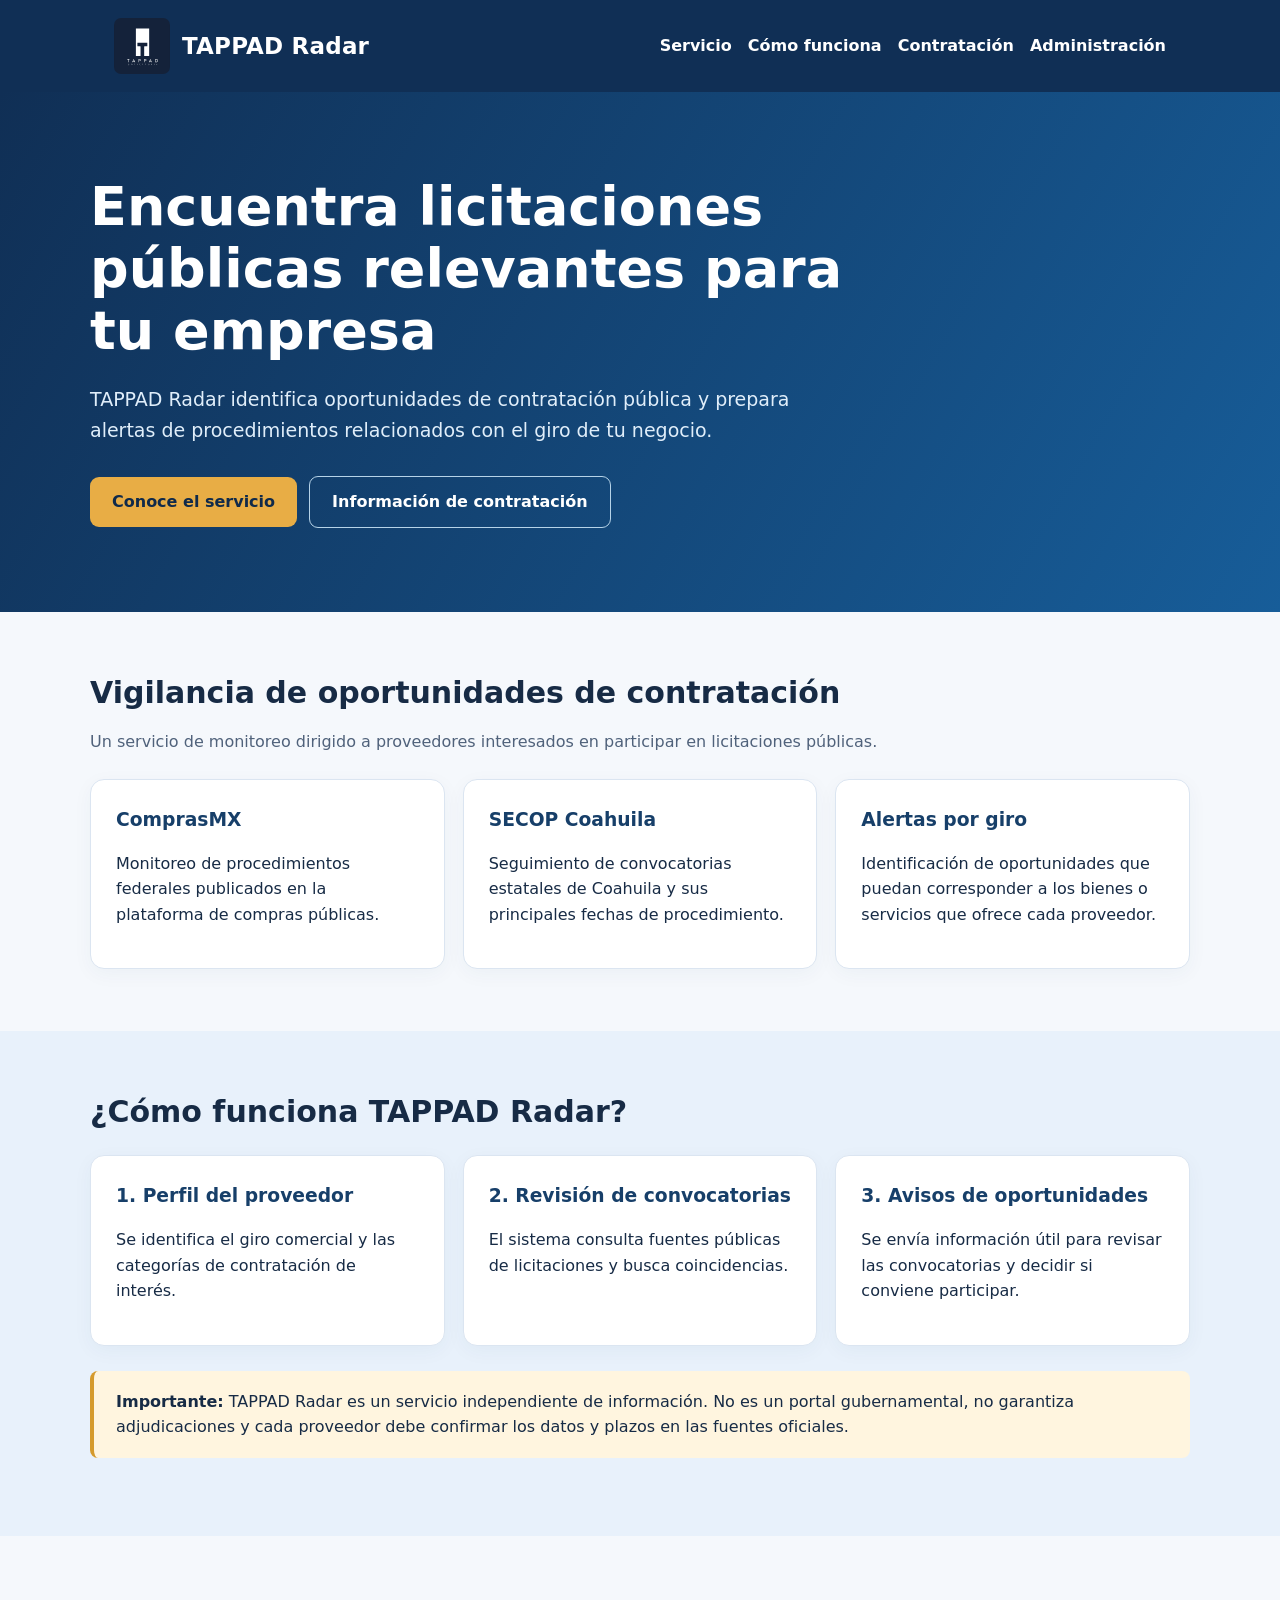
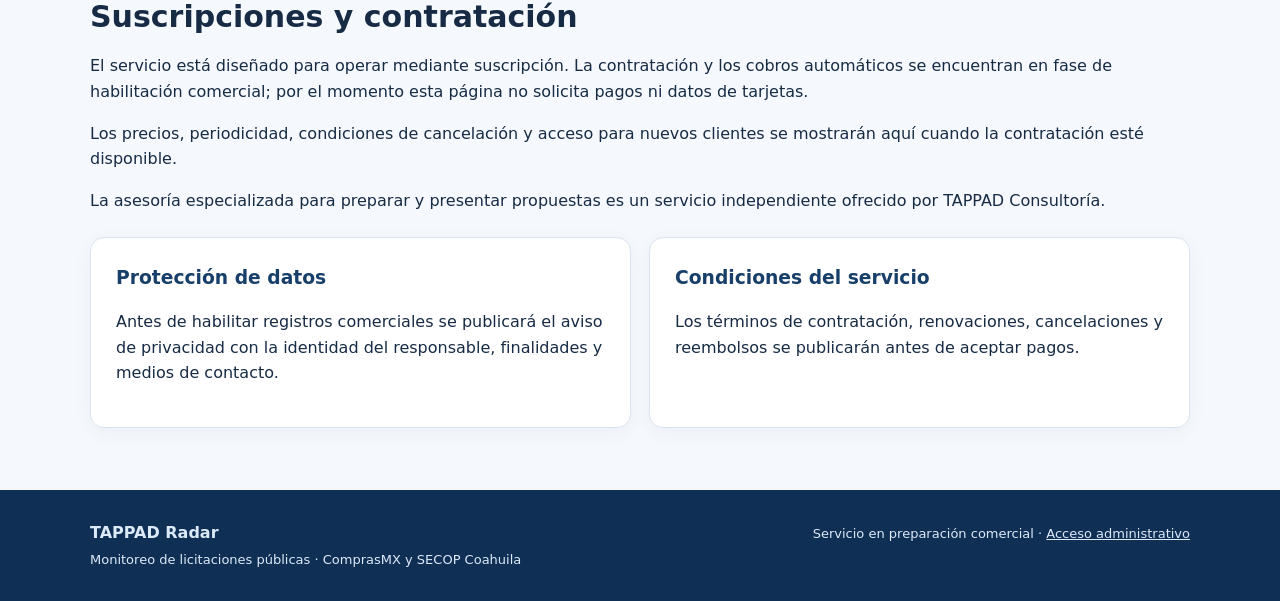
==== commit d166aa5e: "Mostrar logotipo oficial en portada comercial TAPPAD Radar" ====
--- a/docs/index.html
+++ b/docs/index.html
@@ -3,9 +3,9 @@
 <meta name="description" content="TAPPAD Radar: detección y alertas de licitaciones públicas de ComprasMX y SECOP Coahuila para proveedores.">
 <title>TAPPAD Radar | Alertas de licitaciones públicas</title>
 <style>
-:root{color-scheme:light}*{box-sizing:border-box}body{margin:0;font-family:system-ui,-apple-system,Segoe UI,Arial,sans-serif;color:#172b45;background:#f5f8fc;line-height:1.6}a{color:#1454a1}header{background:#102f55;color:white}nav{max-width:1100px;margin:auto;padding:18px 24px;display:flex;align-items:center;justify-content:space-between;gap:16px;flex-wrap:wrap}nav strong{font-size:23px;letter-spacing:.2px}nav a{color:white;text-decoration:none;margin-left:16px;font-weight:600}.hero{background:linear-gradient(120deg,#102f55,#175d99);color:white;padding:84px 24px}.wrap{max-width:1100px;margin:auto}.hero h1{font-size:clamp(32px,5vw,54px);line-height:1.15;max-width:780px;margin:0 0 22px}.hero p{font-size:19px;max-width:710px;color:#e0eefa}.btn{display:inline-block;padding:12px 22px;border-radius:9px;background:#e8ad45;color:#102a4a;text-decoration:none;font-weight:750;margin:12px 12px 0 0}.btn.alt{background:transparent;color:white;border:1px solid #b6d3e8}section{padding:62px 24px}h2{font-size:30px;line-height:1.25;margin:0 0 18px}.grid{display:grid;grid-template-columns:repeat(auto-fit,minmax(230px,1fr));gap:18px;margin-top:24px}.card{background:white;padding:25px;border:1px solid #dbe5f1;border-radius:14px;box-shadow:0 5px 20px #173c5c0b}.card h3{margin:0 0 10px;color:#173f69}.muted{color:#50627b}.strip{background:#e8f1fb}.notice{background:#fff5df;border-left:4px solid #d59a2c;padding:18px 22px;border-radius:8px;margin-top:25px}footer{background:#102f55;color:#dceaf8;padding:30px 24px}footer a{color:#dceaf8}footer .wrap{display:flex;justify-content:space-between;gap:18px;flex-wrap:wrap}small{font-size:13px}
+:root{color-scheme:light}*{box-sizing:border-box}body{margin:0;font-family:system-ui,-apple-system,Segoe UI,Arial,sans-serif;color:#172b45;background:#f5f8fc;line-height:1.6}a{color:#1454a1}header{background:#102f55;color:white}nav{max-width:1100px;margin:auto;padding:18px 24px;display:flex;align-items:center;justify-content:space-between;gap:16px;flex-wrap:wrap}nav strong{font-size:23px;letter-spacing:.2px}.brand{display:flex;align-items:center;gap:12px}.brand img{width:56px;height:56px;object-fit:contain;border-radius:7px}nav a{color:white;text-decoration:none;margin-left:16px;font-weight:600}.hero{background:linear-gradient(120deg,#102f55,#175d99);color:white;padding:84px 24px}.wrap{max-width:1100px;margin:auto}.hero h1{font-size:clamp(32px,5vw,54px);line-height:1.15;max-width:780px;margin:0 0 22px}.hero p{font-size:19px;max-width:710px;color:#e0eefa}.btn{display:inline-block;padding:12px 22px;border-radius:9px;background:#e8ad45;color:#102a4a;text-decoration:none;font-weight:750;margin:12px 12px 0 0}.btn.alt{background:transparent;color:white;border:1px solid #b6d3e8}section{padding:62px 24px}h2{font-size:30px;line-height:1.25;margin:0 0 18px}.grid{display:grid;grid-template-columns:repeat(auto-fit,minmax(230px,1fr));gap:18px;margin-top:24px}.card{background:white;padding:25px;border:1px solid #dbe5f1;border-radius:14px;box-shadow:0 5px 20px #173c5c0b}.card h3{margin:0 0 10px;color:#173f69}.muted{color:#50627b}.strip{background:#e8f1fb}.notice{background:#fff5df;border-left:4px solid #d59a2c;padding:18px 22px;border-radius:8px;margin-top:25px}footer{background:#102f55;color:#dceaf8;padding:30px 24px}footer a{color:#dceaf8}footer .wrap{display:flex;justify-content:space-between;gap:18px;flex-wrap:wrap}small{font-size:13px}
 </style></head><body>
-<header><nav><strong>TAPPAD Radar</strong><div><a href="#servicio">Servicio</a><a href="#funcionamiento">Cómo funciona</a><a href="#contratacion">Contratación</a><a href="administracion.html">Administración</a></div></nav></header>
+<header><nav><div class="brand"><img src="logo_tappad.svg" alt="Logotipo oficial de TAPPAD" width="56" height="56"><strong>TAPPAD Radar</strong></div><div><a href="#servicio">Servicio</a><a href="#funcionamiento">Cómo funciona</a><a href="#contratacion">Contratación</a><a href="administracion.html">Administración</a></div></nav></header>
 <main><div class="hero"><div class="wrap"><h1>Encuentra licitaciones públicas relevantes para tu empresa</h1><p>TAPPAD Radar identifica oportunidades de contratación pública y prepara alertas de procedimientos relacionados con el giro de tu negocio.</p><a class="btn" href="#servicio">Conoce el servicio</a><a class="btn alt" href="#contratacion">Información de contratación</a></div></div>
 <section id="servicio"><div class="wrap"><h2>Vigilancia de oportunidades de contratación</h2><p class="muted">Un servicio de monitoreo dirigido a proveedores interesados en participar en licitaciones públicas.</p><div class="grid"><article class="card"><h3>ComprasMX</h3><p>Monitoreo de procedimientos federales publicados en la plataforma de compras públicas.</p></article><article class="card"><h3>SECOP Coahuila</h3><p>Seguimiento de convocatorias estatales de Coahuila y sus principales fechas de procedimiento.</p></article><article class="card"><h3>Alertas por giro</h3><p>Identificación de oportunidades que puedan corresponder a los bienes o servicios que ofrece cada proveedor.</p></article></div></div></section>
 <section class="strip" id="funcionamiento"><div class="wrap"><h2>¿Cómo funciona TAPPAD Radar?</h2><div class="grid"><div class="card"><h3>1. Perfil del proveedor</h3><p>Se identifica el giro comercial y las categorías de contratación de interés.</p></div><div class="card"><h3>2. Revisión de convocatorias</h3><p>El sistema consulta fuentes públicas de licitaciones y busca coincidencias.</p></div><div class="card"><h3>3. Avisos de oportunidades</h3><p>Se envía información útil para revisar las convocatorias y decidir si conviene participar.</p></div></div><p class="notice"><strong>Importante:</strong> TAPPAD Radar es un servicio independiente de información. No es un portal gubernamental, no garantiza adjudicaciones y cada proveedor debe confirmar los datos y plazos en las fuentes oficiales.</p></div></section>
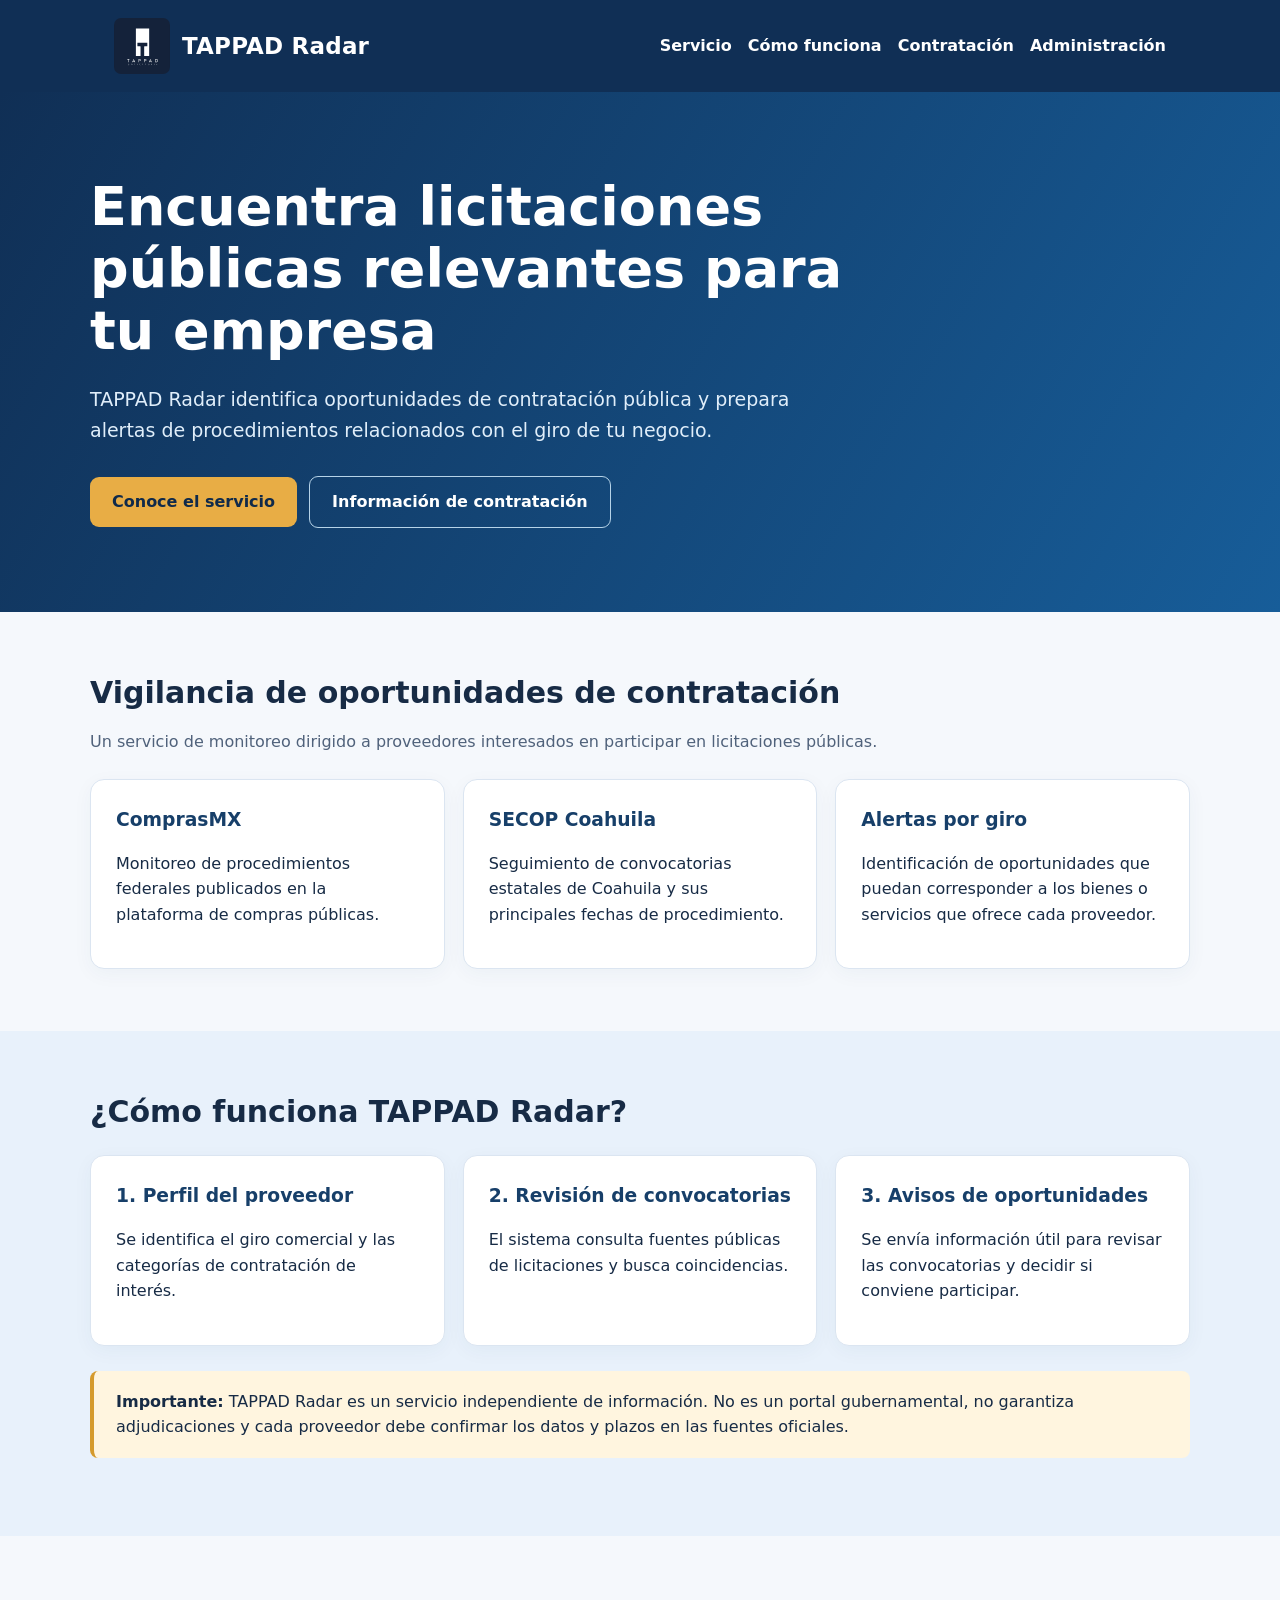
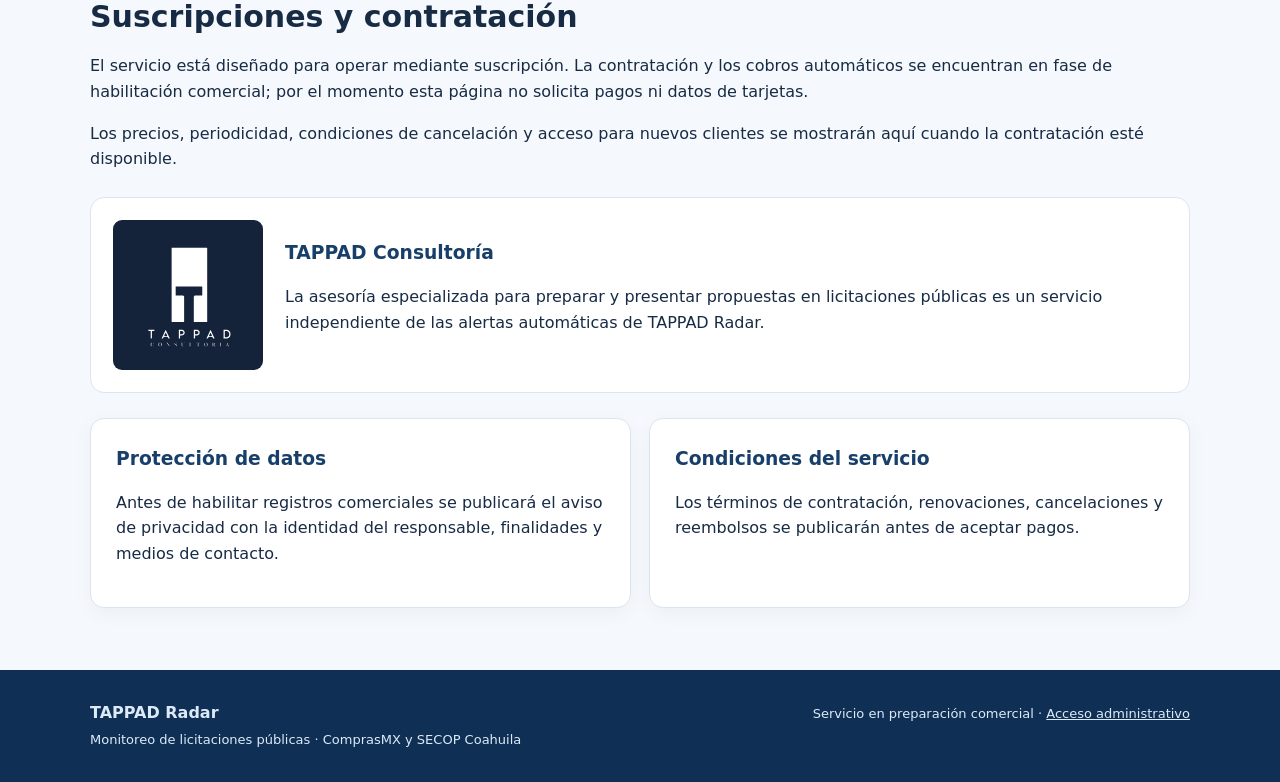
==== commit 483d3334: "Integrar logotipo original de TAPPAD Consultoria en seccion de asesoria" ====
--- a/docs/index.html
+++ b/docs/index.html
@@ -3,12 +3,12 @@
 <meta name="description" content="TAPPAD Radar: detección y alertas de licitaciones públicas de ComprasMX y SECOP Coahuila para proveedores.">
 <title>TAPPAD Radar | Alertas de licitaciones públicas</title>
 <style>
-:root{color-scheme:light}*{box-sizing:border-box}body{margin:0;font-family:system-ui,-apple-system,Segoe UI,Arial,sans-serif;color:#172b45;background:#f5f8fc;line-height:1.6}a{color:#1454a1}header{background:#102f55;color:white}nav{max-width:1100px;margin:auto;padding:18px 24px;display:flex;align-items:center;justify-content:space-between;gap:16px;flex-wrap:wrap}nav strong{font-size:23px;letter-spacing:.2px}.brand{display:flex;align-items:center;gap:12px}.brand img{width:56px;height:56px;object-fit:contain;border-radius:7px}nav a{color:white;text-decoration:none;margin-left:16px;font-weight:600}.hero{background:linear-gradient(120deg,#102f55,#175d99);color:white;padding:84px 24px}.wrap{max-width:1100px;margin:auto}.hero h1{font-size:clamp(32px,5vw,54px);line-height:1.15;max-width:780px;margin:0 0 22px}.hero p{font-size:19px;max-width:710px;color:#e0eefa}.btn{display:inline-block;padding:12px 22px;border-radius:9px;background:#e8ad45;color:#102a4a;text-decoration:none;font-weight:750;margin:12px 12px 0 0}.btn.alt{background:transparent;color:white;border:1px solid #b6d3e8}section{padding:62px 24px}h2{font-size:30px;line-height:1.25;margin:0 0 18px}.grid{display:grid;grid-template-columns:repeat(auto-fit,minmax(230px,1fr));gap:18px;margin-top:24px}.card{background:white;padding:25px;border:1px solid #dbe5f1;border-radius:14px;box-shadow:0 5px 20px #173c5c0b}.card h3{margin:0 0 10px;color:#173f69}.muted{color:#50627b}.strip{background:#e8f1fb}.notice{background:#fff5df;border-left:4px solid #d59a2c;padding:18px 22px;border-radius:8px;margin-top:25px}footer{background:#102f55;color:#dceaf8;padding:30px 24px}footer a{color:#dceaf8}footer .wrap{display:flex;justify-content:space-between;gap:18px;flex-wrap:wrap}small{font-size:13px}
+:root{color-scheme:light}*{box-sizing:border-box}body{margin:0;font-family:system-ui,-apple-system,Segoe UI,Arial,sans-serif;color:#172b45;background:#f5f8fc;line-height:1.6}a{color:#1454a1}header{background:#102f55;color:white}nav{max-width:1100px;margin:auto;padding:18px 24px;display:flex;align-items:center;justify-content:space-between;gap:16px;flex-wrap:wrap}nav strong{font-size:23px;letter-spacing:.2px}.brand{display:flex;align-items:center;gap:12px}.brand img{width:56px;height:56px;object-fit:contain;border-radius:7px}nav a{color:white;text-decoration:none;margin-left:16px;font-weight:600}.hero{background:linear-gradient(120deg,#102f55,#175d99);color:white;padding:84px 24px}.wrap{max-width:1100px;margin:auto}.hero h1{font-size:clamp(32px,5vw,54px);line-height:1.15;max-width:780px;margin:0 0 22px}.hero p{font-size:19px;max-width:710px;color:#e0eefa}.btn{display:inline-block;padding:12px 22px;border-radius:9px;background:#e8ad45;color:#102a4a;text-decoration:none;font-weight:750;margin:12px 12px 0 0}.btn.alt{background:transparent;color:white;border:1px solid #b6d3e8}section{padding:62px 24px}h2{font-size:30px;line-height:1.25;margin:0 0 18px}.grid{display:grid;grid-template-columns:repeat(auto-fit,minmax(230px,1fr));gap:18px;margin-top:24px}.card{background:white;padding:25px;border:1px solid #dbe5f1;border-radius:14px;box-shadow:0 5px 20px #173c5c0b}.card h3{margin:0 0 10px;color:#173f69}.muted{color:#50627b}.strip{background:#e8f1fb}.notice{background:#fff5df;border-left:4px solid #d59a2c;padding:18px 22px;border-radius:8px;margin-top:25px} .consultoria{display:flex;align-items:center;gap:22px;margin:25px 0;padding:22px;border:1px solid #dbe5f1;border-radius:14px;background:#fff}.consultoria img{width:150px;height:150px;object-fit:contain;border-radius:9px;flex-shrink:0}.consultoria h3{margin:0 0 8px;color:#173f69}@media(max-width:550px){.consultoria{flex-direction:column;text-align:center}}footer{background:#102f55;color:#dceaf8;padding:30px 24px}footer a{color:#dceaf8}footer .wrap{display:flex;justify-content:space-between;gap:18px;flex-wrap:wrap}small{font-size:13px}
 </style></head><body>
 <header><nav><div class="brand"><img src="logo_tappad.svg" alt="Logotipo oficial de TAPPAD" width="56" height="56"><strong>TAPPAD Radar</strong></div><div><a href="#servicio">Servicio</a><a href="#funcionamiento">Cómo funciona</a><a href="#contratacion">Contratación</a><a href="administracion.html">Administración</a></div></nav></header>
 <main><div class="hero"><div class="wrap"><h1>Encuentra licitaciones públicas relevantes para tu empresa</h1><p>TAPPAD Radar identifica oportunidades de contratación pública y prepara alertas de procedimientos relacionados con el giro de tu negocio.</p><a class="btn" href="#servicio">Conoce el servicio</a><a class="btn alt" href="#contratacion">Información de contratación</a></div></div>
 <section id="servicio"><div class="wrap"><h2>Vigilancia de oportunidades de contratación</h2><p class="muted">Un servicio de monitoreo dirigido a proveedores interesados en participar en licitaciones públicas.</p><div class="grid"><article class="card"><h3>ComprasMX</h3><p>Monitoreo de procedimientos federales publicados en la plataforma de compras públicas.</p></article><article class="card"><h3>SECOP Coahuila</h3><p>Seguimiento de convocatorias estatales de Coahuila y sus principales fechas de procedimiento.</p></article><article class="card"><h3>Alertas por giro</h3><p>Identificación de oportunidades que puedan corresponder a los bienes o servicios que ofrece cada proveedor.</p></article></div></div></section>
 <section class="strip" id="funcionamiento"><div class="wrap"><h2>¿Cómo funciona TAPPAD Radar?</h2><div class="grid"><div class="card"><h3>1. Perfil del proveedor</h3><p>Se identifica el giro comercial y las categorías de contratación de interés.</p></div><div class="card"><h3>2. Revisión de convocatorias</h3><p>El sistema consulta fuentes públicas de licitaciones y busca coincidencias.</p></div><div class="card"><h3>3. Avisos de oportunidades</h3><p>Se envía información útil para revisar las convocatorias y decidir si conviene participar.</p></div></div><p class="notice"><strong>Importante:</strong> TAPPAD Radar es un servicio independiente de información. No es un portal gubernamental, no garantiza adjudicaciones y cada proveedor debe confirmar los datos y plazos en las fuentes oficiales.</p></div></section>
-<section id="contratacion"><div class="wrap"><h2>Suscripciones y contratación</h2><p>El servicio está diseñado para operar mediante suscripción. La contratación y los cobros automáticos se encuentran en fase de habilitación comercial; por el momento esta página no solicita pagos ni datos de tarjetas.</p><p>Los precios, periodicidad, condiciones de cancelación y acceso para nuevos clientes se mostrarán aquí cuando la contratación esté disponible.</p><p>La asesoría especializada para preparar y presentar propuestas es un servicio independiente ofrecido por TAPPAD Consultoría.</p><div class="grid"><article class="card"><h3>Protección de datos</h3><p>Antes de habilitar registros comerciales se publicará el aviso de privacidad con la identidad del responsable, finalidades y medios de contacto.</p></article><article class="card"><h3>Condiciones del servicio</h3><p>Los términos de contratación, renovaciones, cancelaciones y reembolsos se publicarán antes de aceptar pagos.</p></article></div></div></section></main>
+<section id="contratacion"><div class="wrap"><h2>Suscripciones y contratación</h2><p>El servicio está diseñado para operar mediante suscripción. La contratación y los cobros automáticos se encuentran en fase de habilitación comercial; por el momento esta página no solicita pagos ni datos de tarjetas.</p><p>Los precios, periodicidad, condiciones de cancelación y acceso para nuevos clientes se mostrarán aquí cuando la contratación esté disponible.</p><div class="consultoria"><img src="logo_tappad.svg" alt="Logotipo original de TAPPAD Consultoría" width="150" height="150"><div><h3>TAPPAD Consultoría</h3><p>La asesoría especializada para preparar y presentar propuestas en licitaciones públicas es un servicio independiente de las alertas automáticas de TAPPAD Radar.</p></div></div><div class="grid"><article class="card"><h3>Protección de datos</h3><p>Antes de habilitar registros comerciales se publicará el aviso de privacidad con la identidad del responsable, finalidades y medios de contacto.</p></article><article class="card"><h3>Condiciones del servicio</h3><p>Los términos de contratación, renovaciones, cancelaciones y reembolsos se publicarán antes de aceptar pagos.</p></article></div></div></section></main>
 <footer><div class="wrap"><div><strong>TAPPAD Radar</strong><div><small>Monitoreo de licitaciones públicas · ComprasMX y SECOP Coahuila</small></div></div><div><small>Servicio en preparación comercial · <a href="administracion.html">Acceso administrativo</a></small></div></div></footer>
 </body></html>
